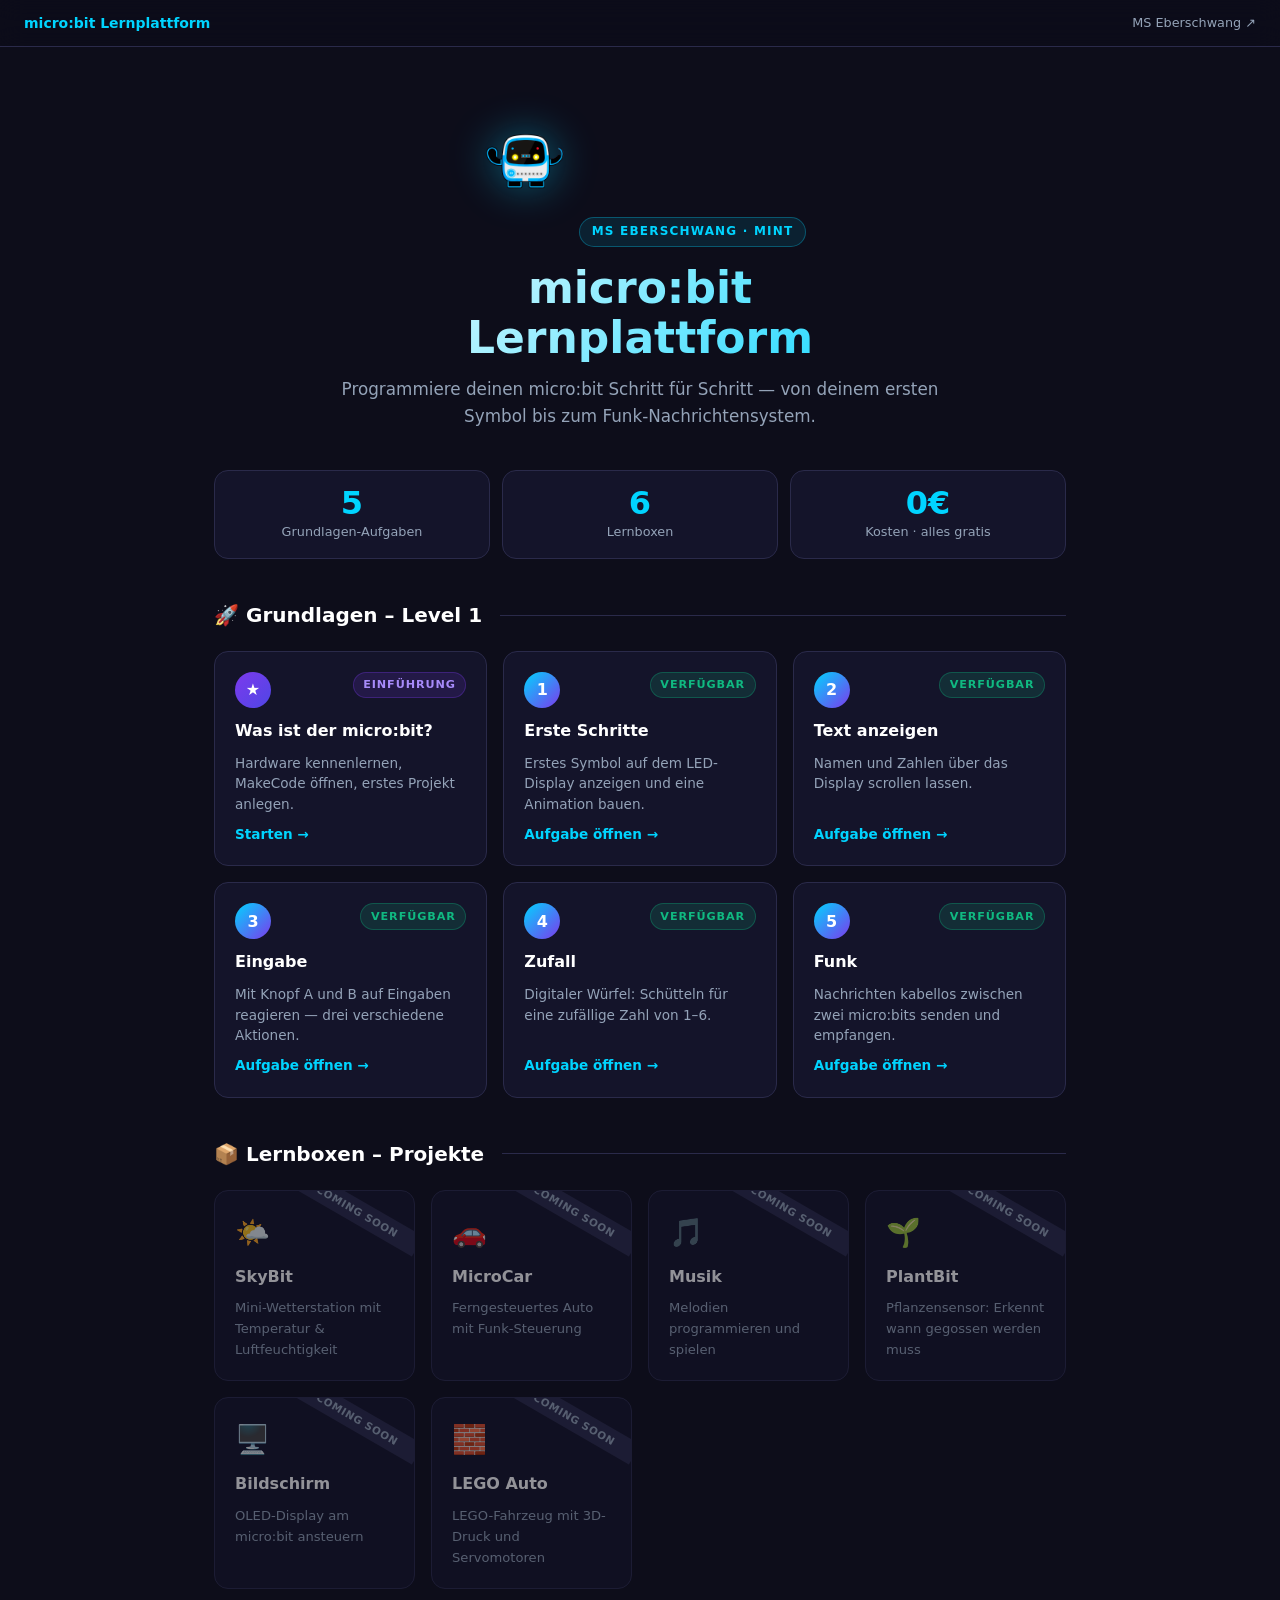
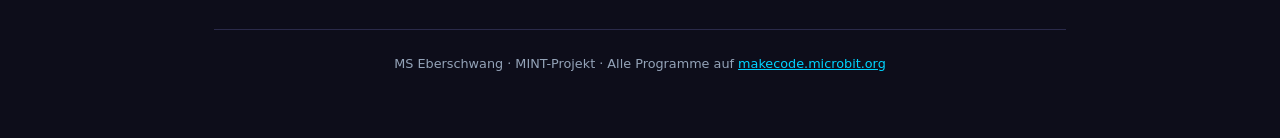
==== index.html @ 6e117cad "Vollständige Website: index, Einführung, Aufgaben 1-5 - style.css + main.js als gemeinsame Basis ext" ====
<!DOCTYPE html>
<html lang="de">
<head>
  <meta charset="UTF-8">
  <meta name="viewport" content="width=device-width, initial-scale=1.0">
  <title>micro:bit Lernplattform | MS Eberschwang</title>
  <link rel="stylesheet" href="style.css">
  <style>
    .index-main { max-width: 900px; margin: 0 auto; padding: 0 1.5rem 4rem; display: flex; flex-direction: column; gap: 2.5rem; }

    .intro-grid {
      display: grid;
      grid-template-columns: 1fr 1fr 1fr;
      gap: .75rem;
    }
    .intro-stat {
      background: var(--surface);
      border: 1px solid var(--border);
      border-radius: var(--radius);
      padding: 1rem;
      text-align: center;
    }
    .intro-stat-num { font-size: 2rem; font-weight: 800; color: var(--accent); line-height: 1; }
    .intro-stat-label { font-size: .8rem; color: var(--subtext); margin-top: .2rem; }

    .lernbox-grid {
      display: grid;
      grid-template-columns: repeat(auto-fill, minmax(200px, 1fr));
      gap: 1rem;
    }
    .lernbox-card {
      background: var(--surface);
      border: 1px solid var(--border);
      border-radius: var(--radius);
      padding: 1.25rem;
      display: flex; flex-direction: column; gap: .5rem;
      opacity: .55;
      position: relative;
      overflow: hidden;
    }
    .lernbox-card::after {
      content: 'Coming Soon';
      position: absolute;
      top: .6rem; right: -.8rem;
      background: var(--border);
      color: var(--subtext);
      font-size: .65rem; font-weight: 700;
      letter-spacing: .06em; text-transform: uppercase;
      padding: .2rem 1.5rem;
      transform: rotate(30deg);
    }
    .lernbox-icon { font-size: 1.75rem; }
    .lernbox-title { font-weight: 700; color: #fff; }
    .lernbox-desc { font-size: .82rem; color: var(--subtext); }

    @media (max-width: 600px) {
      .intro-grid { grid-template-columns: 1fr 1fr; }
      .lernbox-grid { grid-template-columns: 1fr 1fr; }
    }
  </style>
</head>
<body>

  <nav>
    <span class="current">micro:bit Lernplattform</span>
    <span style="flex:1"></span>
    <a href="https://ms-eberschwang.at" target="_blank" rel="noopener" style="font-size:.8rem">MS Eberschwang ↗</a>
  </nav>

  <!-- Hero -->
  <div class="index-hero">
    <img
      src="Arbeitsblätter/Bilder/Buttons/microbit_roboter_ohne_BG.png"
      alt="micro:bit Maskottchen"
      style="width:100px; animation: float 3s ease-in-out infinite; filter: drop-shadow(0 0 20px rgba(0,212,255,.4)); margin-bottom:1.5rem"
    >
    <div style="display:inline-block; background:rgba(0,212,255,.1); border:1px solid rgba(0,212,255,.3); color:var(--accent); font-size:.75rem; font-weight:700; letter-spacing:.1em; text-transform:uppercase; padding:.25rem .75rem; border-radius:999px; margin-bottom:1rem">MS Eberschwang · MINT</div>
    <h1>micro:bit<br>Lernplattform</h1>
    <p>Programmiere deinen micro:bit Schritt für Schritt — von deinem ersten Symbol bis zum Funk-Nachrichtensystem.</p>
  </div>

  <div class="index-main">

    <!-- Stats -->
    <div class="intro-grid">
      <div class="intro-stat">
        <div class="intro-stat-num">5</div>
        <div class="intro-stat-label">Grundlagen-Aufgaben</div>
      </div>
      <div class="intro-stat">
        <div class="intro-stat-num">6</div>
        <div class="intro-stat-label">Lernboxen</div>
      </div>
      <div class="intro-stat">
        <div class="intro-stat-num">0€</div>
        <div class="intro-stat-label">Kosten · alles gratis</div>
      </div>
    </div>

    <!-- Grundlagen -->
    <div>
      <div class="section-title">🚀 Grundlagen – Level 1</div>
      <div class="card-grid">

        <a href="einfuehrung.html" class="card">
          <div style="display:flex;justify-content:space-between;align-items:flex-start">
            <div class="card-num" style="background:linear-gradient(135deg,var(--purple),#4f46e5)">★</div>
            <span class="card-tag tag-intro">Einführung</span>
          </div>
          <div class="card-title">Was ist der micro:bit?</div>
          <div class="card-desc">Hardware kennenlernen, MakeCode öffnen, erstes Projekt anlegen.</div>
          <div class="card-arrow">Starten →</div>
        </a>

        <a href="aufgabe-1.html" class="card">
          <div style="display:flex;justify-content:space-between;align-items:flex-start">
            <div class="card-num">1</div>
            <span class="card-tag tag-available">Verfügbar</span>
          </div>
          <div class="card-title">Erste Schritte</div>
          <div class="card-desc">Erstes Symbol auf dem LED-Display anzeigen und eine Animation bauen.</div>
          <div class="card-arrow">Aufgabe öffnen →</div>
        </a>

        <a href="aufgabe-2.html" class="card">
          <div style="display:flex;justify-content:space-between;align-items:flex-start">
            <div class="card-num">2</div>
            <span class="card-tag tag-available">Verfügbar</span>
          </div>
          <div class="card-title">Text anzeigen</div>
          <div class="card-desc">Namen und Zahlen über das Display scrollen lassen.</div>
          <div class="card-arrow">Aufgabe öffnen →</div>
        </a>

        <a href="aufgabe-3.html" class="card">
          <div style="display:flex;justify-content:space-between;align-items:flex-start">
            <div class="card-num">3</div>
            <span class="card-tag tag-available">Verfügbar</span>
          </div>
          <div class="card-title">Eingabe</div>
          <div class="card-desc">Mit Knopf A und B auf Eingaben reagieren — drei verschiedene Aktionen.</div>
          <div class="card-arrow">Aufgabe öffnen →</div>
        </a>

        <a href="aufgabe-4.html" class="card">
          <div style="display:flex;justify-content:space-between;align-items:flex-start">
            <div class="card-num">4</div>
            <span class="card-tag tag-available">Verfügbar</span>
          </div>
          <div class="card-title">Zufall</div>
          <div class="card-desc">Digitaler Würfel: Schütteln für eine zufällige Zahl von 1–6.</div>
          <div class="card-arrow">Aufgabe öffnen →</div>
        </a>

        <a href="aufgabe-5.html" class="card">
          <div style="display:flex;justify-content:space-between;align-items:flex-start">
            <div class="card-num">5</div>
            <span class="card-tag tag-available">Verfügbar</span>
          </div>
          <div class="card-title">Funk</div>
          <div class="card-desc">Nachrichten kabellos zwischen zwei micro:bits senden und empfangen.</div>
          <div class="card-arrow">Aufgabe öffnen →</div>
        </a>

      </div>
    </div>

    <!-- Lernboxen -->
    <div>
      <div class="section-title">📦 Lernboxen – Projekte</div>
      <div class="lernbox-grid">

        <div class="lernbox-card">
          <div class="lernbox-icon">🌤️</div>
          <div class="lernbox-title">SkyBit</div>
          <div class="lernbox-desc">Mini-Wetterstation mit Temperatur &amp; Luftfeuchtigkeit</div>
        </div>

        <div class="lernbox-card">
          <div class="lernbox-icon">🚗</div>
          <div class="lernbox-title">MicroCar</div>
          <div class="lernbox-desc">Ferngesteuertes Auto mit Funk-Steuerung</div>
        </div>

        <div class="lernbox-card">
          <div class="lernbox-icon">🎵</div>
          <div class="lernbox-title">Musik</div>
          <div class="lernbox-desc">Melodien programmieren und spielen</div>
        </div>

        <div class="lernbox-card">
          <div class="lernbox-icon">🌱</div>
          <div class="lernbox-title">PlantBit</div>
          <div class="lernbox-desc">Pflanzensensor: Erkennt wann gegossen werden muss</div>
        </div>

        <div class="lernbox-card">
          <div class="lernbox-icon">🖥️</div>
          <div class="lernbox-title">Bildschirm</div>
          <div class="lernbox-desc">OLED-Display am micro:bit ansteuern</div>
        </div>

        <div class="lernbox-card">
          <div class="lernbox-icon">🧱</div>
          <div class="lernbox-title">LEGO Auto</div>
          <div class="lernbox-desc">LEGO-Fahrzeug mit 3D-Druck und Servomotoren</div>
        </div>

      </div>
    </div>

    <!-- Footer -->
    <div style="text-align:center; color:var(--subtext); font-size:.8rem; border-top:1px solid var(--border); padding-top:1.5rem">
      MS Eberschwang · MINT-Projekt · Alle Programme auf
      <a href="https://makecode.microbit.org" target="_blank" rel="noopener" style="color:var(--accent)">makecode.microbit.org</a>
    </div>

  </div>

  <script>
    // Float animation for hero robot (inline since no main.js updateProgress needed here)
  </script>
  <style>
    @keyframes float {
      0%, 100% { transform: translateY(0); }
      50%       { transform: translateY(-10px); }
    }
  </style>

</body>
</html>
---- style.css ----
/* ═══════════════════════════════════════════════
   micro:bit Lernplattform – Gemeinsame Styles
   ═══════════════════════════════════════════════ */

/* ── Design Tokens ── */
:root {
  --bg:        #0d0d1a;
  --surface:   #14142a;
  --surface2:  #1e1e3a;
  --border:    #2a2a4a;
  --accent:    #00d4ff;
  --accent-dim:#0099bb;
  --purple:    #7c3aed;
  --success:   #10b981;
  --warn:      #f59e0b;
  --text:      #e2e8f0;
  --subtext:   #94a3b8;
  --radius:    14px;
  --transition: 0.3s cubic-bezier(0.4, 0, 0.2, 1);
}

/* ── Reset & Base ── */
*, *::before, *::after { box-sizing: border-box; margin: 0; padding: 0; }
html { scroll-behavior: smooth; }
body {
  font-family: 'Segoe UI', system-ui, -apple-system, sans-serif;
  background: var(--bg);
  color: var(--text);
  line-height: 1.6;
  min-height: 100vh;
}

/* ── Nav ── */
nav {
  position: sticky;
  top: 0;
  z-index: 100;
  background: rgba(13, 13, 26, 0.92);
  backdrop-filter: blur(12px);
  border-bottom: 1px solid var(--border);
  padding: 0.75rem 1.5rem;
  display: flex;
  align-items: center;
  gap: 0.5rem;
  font-size: 0.875rem;
  color: var(--subtext);
}
nav a { color: var(--subtext); text-decoration: none; transition: color var(--transition); }
nav a:hover { color: var(--accent); }
nav .sep { opacity: 0.4; }
nav .current { color: var(--accent); font-weight: 600; }

/* ── Hero ── */
.hero {
  position: relative;
  overflow: hidden;
  padding: 3rem 1.5rem 2rem;
  display: flex;
  align-items: center;
  gap: 2rem;
  max-width: 900px;
  margin: 0 auto;
}
.hero::before {
  content: '';
  position: absolute;
  inset: 0;
  background:
    radial-gradient(ellipse 60% 80% at 80% 50%, rgba(0,212,255,.08) 0%, transparent 70%),
    radial-gradient(ellipse 40% 60% at 20% 80%, rgba(124,58,237,.06) 0%, transparent 60%);
  pointer-events: none;
}
.hero-robot {
  flex-shrink: 0;
  width: clamp(100px, 18vw, 160px);
  animation: float 3s ease-in-out infinite;
  filter: drop-shadow(0 0 20px rgba(0,212,255,.3));
}
@keyframes float {
  0%, 100% { transform: translateY(0); }
  50%       { transform: translateY(-10px); }
}
.hero-text { flex: 1; }
.hero-badge {
  display: inline-block;
  background: rgba(0,212,255,.1);
  border: 1px solid rgba(0,212,255,.3);
  color: var(--accent);
  font-size: 0.75rem;
  font-weight: 700;
  letter-spacing: .1em;
  text-transform: uppercase;
  padding: .25rem .75rem;
  border-radius: 999px;
  margin-bottom: .75rem;
}
h1 {
  font-size: clamp(1.75rem, 5vw, 2.75rem);
  font-weight: 800;
  line-height: 1.15;
  background: linear-gradient(135deg, #fff 0%, var(--accent) 100%);
  -webkit-background-clip: text;
  -webkit-text-fill-color: transparent;
  background-clip: text;
  margin-bottom: .5rem;
}
.hero-sub { color: var(--subtext); font-size: 1rem; max-width: 480px; }

/* ── Ziel-Banner ── */
.ziel { max-width: 900px; margin: 0 auto 2rem; padding: 0 1.5rem; }
.ziel-inner {
  background: linear-gradient(135deg, rgba(16,185,129,.12), rgba(16,185,129,.04));
  border: 1px solid rgba(16,185,129,.3);
  border-radius: var(--radius);
  padding: 1rem 1.25rem;
  display: flex;
  align-items: flex-start;
  gap: .75rem;
}
.ziel-icon { font-size: 1.4rem; flex-shrink: 0; margin-top: .1rem; }
.ziel-label {
  font-size: .7rem;
  font-weight: 700;
  letter-spacing: .1em;
  text-transform: uppercase;
  color: var(--success);
  margin-bottom: .2rem;
}
.ziel-text { font-size: .95rem; color: var(--text); }

/* ── Hinweis-Banner (z.B. "2 Micro:bits nötig") ── */
.info-banner {
  background: rgba(245,158,11,.1);
  border: 1px solid rgba(245,158,11,.35);
  border-radius: var(--radius);
  padding: 1rem 1.25rem;
  display: flex;
  align-items: flex-start;
  gap: .75rem;
  font-size: .9rem;
  color: var(--warn);
}
.info-banner strong { color: #fcd34d; }

/* ── Main content ── */
main { max-width: 900px; margin: 0 auto; padding: 0 1.5rem 4rem; display: flex; flex-direction: column; gap: 1.75rem; }

/* ── Steps ── */
.steps { display: flex; flex-direction: column; gap: 1rem; }
.step {
  background: var(--surface);
  border: 1px solid var(--border);
  border-radius: var(--radius);
  padding: 1.25rem 1.5rem;
  display: grid;
  grid-template-columns: 2.5rem 1fr;
  gap: .75rem 1rem;
  align-items: start;
}
.step-num {
  width: 2.5rem; height: 2.5rem;
  border-radius: 50%;
  background: linear-gradient(135deg, var(--accent), var(--purple));
  display: flex; align-items: center; justify-content: center;
  font-weight: 800; font-size: 1rem; color: #fff; flex-shrink: 0;
}
.step-body { padding-top: .35rem; }
.step-title { font-weight: 700; font-size: 1rem; margin-bottom: .35rem; color: #fff; }
.step-desc { color: var(--subtext); font-size: .9rem; }
.step-desc strong { color: var(--accent); font-weight: 600; }

/* ── MakeCode Section ── */
.makecode-section {
  background: var(--surface);
  border: 1px solid var(--border);
  border-radius: var(--radius);
  overflow: hidden;
}
.section-header {
  padding: 1rem 1.5rem;
  border-bottom: 1px solid var(--border);
  display: flex;
  align-items: center;
  gap: .6rem;
}
.section-header .dot { width: 10px; height: 10px; border-radius: 50%; }
.dot-red    { background: #ff5f57; }
.dot-yellow { background: #ffbd2e; }
.dot-green  { background: #28c840; }
.section-header span { margin-left: .5rem; font-size: .85rem; color: var(--subtext); }
.makecode-body { padding: 1.5rem; display: flex; flex-direction: column; gap: 1rem; }
.btn-makecode {
  display: inline-flex; align-items: center; justify-content: center; gap: .6rem;
  padding: 1rem 2rem; border-radius: var(--radius);
  background: linear-gradient(135deg, #1a73e8, #0d47a1);
  color: #fff; font-size: 1.05rem; font-weight: 700;
  text-decoration: none; border: none; min-height: 56px;
  touch-action: manipulation; transition: all var(--transition);
  box-shadow: 0 4px 20px rgba(26,115,232,.35); width: 100%;
}
.btn-makecode:hover, .btn-makecode:focus-visible {
  transform: translateY(-2px);
  box-shadow: 0 8px 32px rgba(26,115,232,.5);
}
.makecode-note { font-size: .82rem; color: var(--subtext); text-align: center; }

/* ── Tipp & Lösung ── */
.hint-section { display: flex; flex-direction: column; gap: .75rem; }
.btn {
  display: inline-flex; align-items: center; justify-content: center;
  gap: .5rem; padding: .9rem 1.75rem; border-radius: var(--radius);
  font-size: 1rem; font-weight: 700; cursor: pointer; border: none;
  transition: all var(--transition); min-height: 52px;
  touch-action: manipulation; width: 100%;
}
.btn-tipp {
  background: rgba(245,158,11,.12);
  border: 2px solid rgba(245,158,11,.4);
  color: var(--warn);
}
.btn-tipp:hover, .btn-tipp:focus-visible {
  background: rgba(245,158,11,.2); border-color: var(--warn);
  transform: translateY(-1px); box-shadow: 0 4px 20px rgba(245,158,11,.2);
}
.btn-loesung {
  background: rgba(124,58,237,.12);
  border: 2px solid rgba(124,58,237,.4);
  color: #a78bfa;
}
.btn-loesung:hover, .btn-loesung:focus-visible {
  background: rgba(124,58,237,.22); border-color: var(--purple);
  transform: translateY(-1px); box-shadow: 0 4px 20px rgba(124,58,237,.2);
}
.btn-loesung:disabled { opacity: .3; cursor: not-allowed; transform: none; box-shadow: none; }
.btn-icon { font-size: 1.1rem; transition: transform var(--transition); }
.btn[aria-expanded="true"] .btn-icon { transform: rotate(180deg); }

/* ── Collapsible Panels ── */
.panel { display: grid; grid-template-rows: 0fr; transition: grid-template-rows .35s cubic-bezier(.4,0,.2,1); }
.panel.open { grid-template-rows: 1fr; }
.panel-inner { overflow: hidden; }
.panel-content {
  background: var(--surface2); border: 1px solid var(--border);
  border-radius: var(--radius); padding: 1.25rem 1.5rem; margin-top: .5rem;
}

/* Tipp content */
.tipp-content { color: var(--subtext); font-size: .95rem; }
.tipp-content ul { padding-left: 1.2rem; display: flex; flex-direction: column; gap: .4rem; }
.tipp-content li::marker { color: var(--warn); }
.tipp-content strong { color: var(--text); }

/* Lösung content */
.loesung-content { display: flex; flex-direction: column; gap: 1rem; }
.loesung-label {
  font-size: .8rem; font-weight: 700; letter-spacing: .08em;
  text-transform: uppercase; color: #a78bfa; margin-bottom: .5rem;
}
.block-diagram { display: flex; flex-direction: column; align-items: flex-start; gap: .35rem; }
.block-diagram img { max-width: 100%; height: auto; border-radius: 8px; }
.block-indent { margin-left: 1.5rem; }
.loesung-note {
  font-size: .85rem; color: var(--subtext);
  background: rgba(0,212,255,.06);
  border: 1px solid rgba(0,212,255,.15);
  border-radius: 8px; padding: .75rem 1rem;
}
.loesung-warning {
  display: flex; align-items: flex-start; gap: .6rem;
  background: rgba(245,158,11,.08);
  border: 1px solid rgba(245,158,11,.25);
  border-radius: 8px; padding: .75rem 1rem;
  font-size: .85rem; color: var(--warn);
}

/* ── Checkliste ── */
.checklist-section {
  background: var(--surface); border: 1px solid var(--border);
  border-radius: var(--radius); padding: 1.5rem;
}
.checklist-title { font-weight: 700; font-size: 1.05rem; margin-bottom: 1rem; display: flex; align-items: center; gap: .5rem; }
.checklist { display: flex; flex-direction: column; gap: .6rem; }
.checklist-item {
  display: flex; align-items: center; gap: .9rem;
  padding: .75rem 1rem; border-radius: 10px;
  background: var(--surface2); border: 1px solid var(--border);
  cursor: pointer; transition: all var(--transition); user-select: none;
}
.checklist-item:hover { border-color: var(--success); background: rgba(16,185,129,.06); }
.checklist-item input[type="checkbox"] { display: none; }
.check-box {
  width: 24px; height: 24px; border-radius: 6px;
  border: 2px solid var(--border); flex-shrink: 0;
  display: flex; align-items: center; justify-content: center;
  transition: all var(--transition); background: transparent;
}
.checklist-item:has(input:checked) .check-box { background: var(--success); border-color: var(--success); }
.checklist-item:has(input:checked) .check-box::after { content: '✓'; color: #fff; font-size: .85rem; font-weight: 800; }
.checklist-item:has(input:checked) .check-label { color: var(--subtext); text-decoration: line-through; }
.check-label { font-size: .95rem; transition: color var(--transition); }
.progress-row { display: flex; align-items: center; gap: .75rem; margin-top: 1rem; }
.progress-bar-bg { flex: 1; height: 6px; border-radius: 999px; background: var(--border); overflow: hidden; }
.progress-bar-fill {
  height: 100%; border-radius: 999px;
  background: linear-gradient(90deg, var(--success), var(--accent));
  transition: width .4s ease; width: 0%;
}
.progress-label { font-size: .8rem; color: var(--subtext); white-space: nowrap; }

/* ── Next button ── */
.btn-next {
  background: linear-gradient(135deg, var(--accent), #0099bb);
  color: #000; border: none; font-weight: 800; font-size: 1.05rem;
  text-decoration: none; display: inline-flex; align-items: center;
  justify-content: center; gap: .5rem; padding: 1rem 2rem;
  border-radius: var(--radius); min-height: 56px;
  touch-action: manipulation; transition: all var(--transition);
  box-shadow: 0 4px 24px rgba(0,212,255,.25); width: 100%;
}
.btn-next:hover, .btn-next:focus-visible {
  transform: translateY(-2px); box-shadow: 0 8px 32px rgba(0,212,255,.4);
}
.arrow { transition: transform var(--transition); }
.btn-next:hover .arrow { transform: translateX(4px); }

/* ── Glow divider ── */
.glow-divider {
  height: 1px;
  background: linear-gradient(90deg, transparent, var(--accent), transparent);
  opacity: .2; margin: .5rem 0;
}

/* ═══════════════════════════════════════════════
   index.html – Karten-Grid
   ═══════════════════════════════════════════════ */
.index-hero {
  text-align: center;
  padding: 4rem 1.5rem 2.5rem;
  max-width: 700px;
  margin: 0 auto;
}
.index-hero h1 { margin-bottom: .75rem; }
.index-hero p { color: var(--subtext); font-size: 1.05rem; }

.section-title {
  font-size: 1.25rem; font-weight: 700;
  color: #fff; margin-bottom: 1.25rem;
  display: flex; align-items: center; gap: .6rem;
}
.section-title::after {
  content: '';
  flex: 1; height: 1px;
  background: var(--border);
  margin-left: .5rem;
}

.card-grid {
  display: grid;
  grid-template-columns: repeat(auto-fill, minmax(240px, 1fr));
  gap: 1rem;
}
.card {
  background: var(--surface);
  border: 1px solid var(--border);
  border-radius: var(--radius);
  padding: 1.25rem;
  text-decoration: none;
  color: var(--text);
  display: flex; flex-direction: column; gap: .6rem;
  transition: all var(--transition);
  position: relative;
  overflow: hidden;
}
.card::before {
  content: '';
  position: absolute;
  top: 0; left: 0; right: 0;
  height: 3px;
  background: linear-gradient(90deg, var(--accent), var(--purple));
  opacity: 0;
  transition: opacity var(--transition);
}
.card:hover { border-color: var(--accent); transform: translateY(-3px); box-shadow: 0 8px 32px rgba(0,212,255,.12); }
.card:hover::before { opacity: 1; }
.card.disabled { pointer-events: none; opacity: .5; filter: grayscale(.5); }

.card-num {
  width: 36px; height: 36px; border-radius: 50%;
  background: linear-gradient(135deg, var(--accent), var(--purple));
  display: flex; align-items: center; justify-content: center;
  font-weight: 800; font-size: 1rem; color: #fff;
}
.card-tag {
  display: inline-block;
  font-size: .7rem; font-weight: 700; letter-spacing: .08em;
  text-transform: uppercase; padding: .2rem .6rem;
  border-radius: 999px;
}
.tag-available { background: rgba(16,185,129,.15); color: var(--success); border: 1px solid rgba(16,185,129,.3); }
.tag-coming { background: rgba(148,163,184,.1); color: var(--subtext); border: 1px solid var(--border); }
.tag-intro { background: rgba(124,58,237,.15); color: #a78bfa; border: 1px solid rgba(124,58,237,.3); }

.card-title { font-weight: 700; font-size: 1rem; color: #fff; }
.card-desc { font-size: .85rem; color: var(--subtext); line-height: 1.5; }
.card-arrow { margin-top: auto; font-size: .85rem; color: var(--accent); font-weight: 600; }

/* ── Responsive ── */
@media (max-width: 600px) {
  .hero { flex-direction: column; text-align: center; padding: 2rem 1rem 1.5rem; }
  .hero-sub { margin: 0 auto; }
  .hero-robot { width: 100px; }
  main { padding: 0 1rem 3rem; }
  .ziel { padding: 0 1rem; }
  .step { grid-template-columns: 2rem 1fr; gap: .5rem .75rem; padding: 1rem; }
  .step-num { width: 2rem; height: 2rem; font-size: .85rem; }
  .makecode-body { padding: 1rem; }
  .card-grid { grid-template-columns: 1fr 1fr; }
}
@media (max-width: 400px) {
  .card-grid { grid-template-columns: 1fr; }
}

@keyframes pulse {
  0%   { transform: scale(1); }
  40%  { transform: scale(1.03); box-shadow: 0 0 0 6px rgba(124,58,237,.2); }
  100% { transform: scale(1); }
}
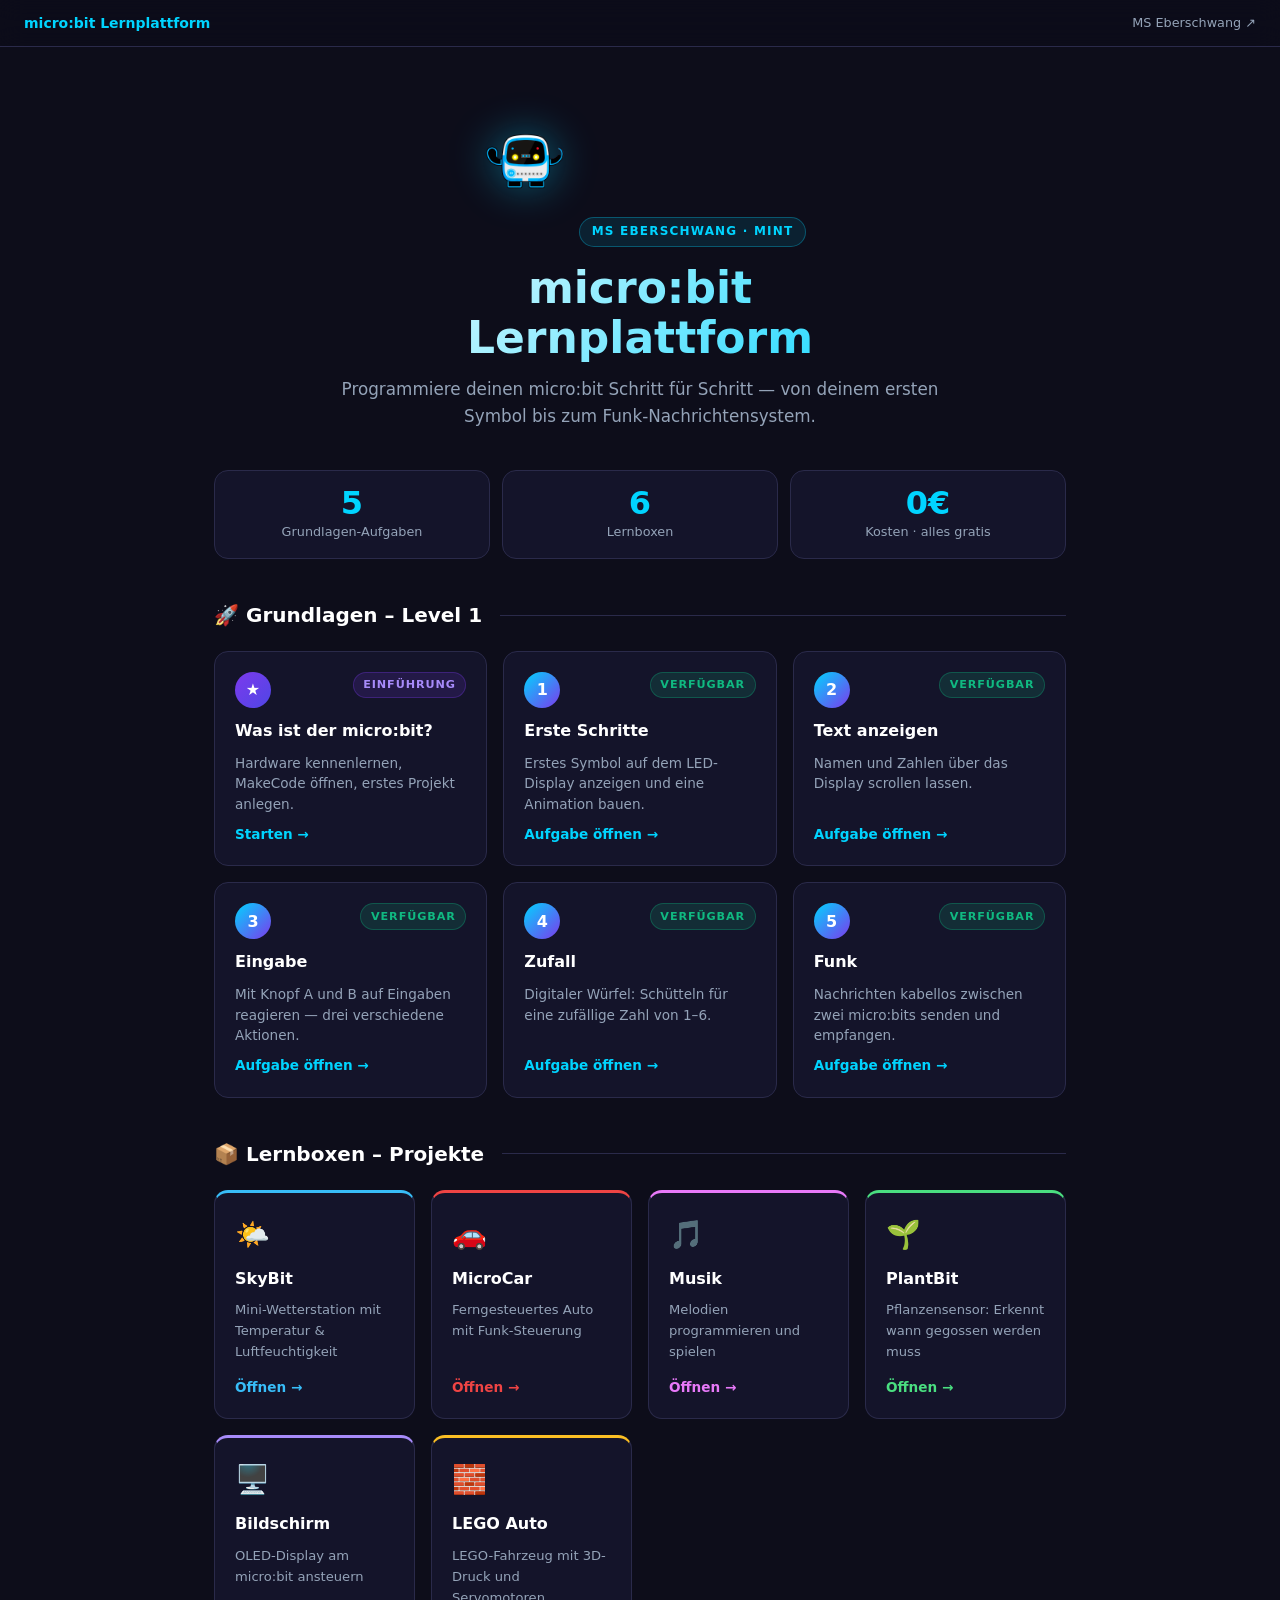
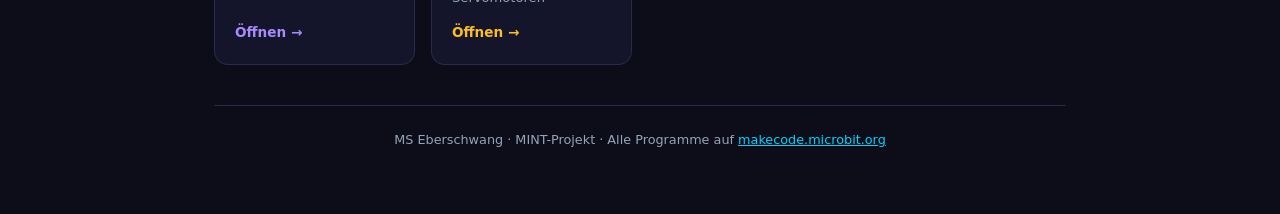
==== commit 542e4e59: "Verlinkt alle Lernboxen auf der Startseite Co-Authored-By: Claude Fable 5 <noreply@anthropic.com>" ====
--- a/index.html
+++ b/index.html
@@ -31,27 +31,21 @@
     .lernbox-card {
       background: var(--surface);
       border: 1px solid var(--border);
+      border-top: 3px solid var(--box-accent, var(--accent));
       border-radius: var(--radius);
       padding: 1.25rem;
       display: flex; flex-direction: column; gap: .5rem;
-      opacity: .55;
-      position: relative;
-      overflow: hidden;
-    }
-    .lernbox-card::after {
-      content: 'Coming Soon';
-      position: absolute;
-      top: .6rem; right: -.8rem;
-      background: var(--border);
-      color: var(--subtext);
-      font-size: .65rem; font-weight: 700;
-      letter-spacing: .06em; text-transform: uppercase;
-      padding: .2rem 1.5rem;
-      transform: rotate(30deg);
+      text-decoration: none;
+      transition: transform .15s ease, border-color .15s ease;
+    }
+    .lernbox-card:hover, .lernbox-card:active {
+      transform: translateY(-3px);
+      border-color: var(--box-accent, var(--accent));
     }
     .lernbox-icon { font-size: 1.75rem; }
     .lernbox-title { font-weight: 700; color: #fff; }
     .lernbox-desc { font-size: .82rem; color: var(--subtext); }
+    .lernbox-arrow { margin-top: auto; padding-top: .4rem; font-size: .85rem; font-weight: 700; color: var(--box-accent, var(--accent)); }
 
     @media (max-width: 600px) {
       .intro-grid { grid-template-columns: 1fr 1fr; }
@@ -170,41 +164,47 @@
       <div class="section-title">📦 Lernboxen – Projekte</div>
       <div class="lernbox-grid">
 
-        <div class="lernbox-card">
+        <a href="skybit/" class="lernbox-card" style="--box-accent:#38bdf8">
           <div class="lernbox-icon">🌤️</div>
           <div class="lernbox-title">SkyBit</div>
           <div class="lernbox-desc">Mini-Wetterstation mit Temperatur &amp; Luftfeuchtigkeit</div>
-        </div>
-
-        <div class="lernbox-card">
+          <div class="lernbox-arrow">Öffnen →</div>
+        </a>
+
+        <a href="microcar/" class="lernbox-card" style="--box-accent:#ef4444">
           <div class="lernbox-icon">🚗</div>
           <div class="lernbox-title">MicroCar</div>
           <div class="lernbox-desc">Ferngesteuertes Auto mit Funk-Steuerung</div>
-        </div>
-
-        <div class="lernbox-card">
+          <div class="lernbox-arrow">Öffnen →</div>
+        </a>
+
+        <a href="musik/" class="lernbox-card" style="--box-accent:#e879f9">
           <div class="lernbox-icon">🎵</div>
           <div class="lernbox-title">Musik</div>
           <div class="lernbox-desc">Melodien programmieren und spielen</div>
-        </div>
-
-        <div class="lernbox-card">
+          <div class="lernbox-arrow">Öffnen →</div>
+        </a>
+
+        <a href="plantbit/" class="lernbox-card" style="--box-accent:#4ade80">
           <div class="lernbox-icon">🌱</div>
           <div class="lernbox-title">PlantBit</div>
           <div class="lernbox-desc">Pflanzensensor: Erkennt wann gegossen werden muss</div>
-        </div>
-
-        <div class="lernbox-card">
+          <div class="lernbox-arrow">Öffnen →</div>
+        </a>
+
+        <a href="bildschirm/" class="lernbox-card" style="--box-accent:#a78bfa">
           <div class="lernbox-icon">🖥️</div>
           <div class="lernbox-title">Bildschirm</div>
           <div class="lernbox-desc">OLED-Display am micro:bit ansteuern</div>
-        </div>
-
-        <div class="lernbox-card">
+          <div class="lernbox-arrow">Öffnen →</div>
+        </a>
+
+        <a href="autolego/" class="lernbox-card" style="--box-accent:#fbbf24">
           <div class="lernbox-icon">🧱</div>
           <div class="lernbox-title">LEGO Auto</div>
           <div class="lernbox-desc">LEGO-Fahrzeug mit 3D-Druck und Servomotoren</div>
-        </div>
+          <div class="lernbox-arrow">Öffnen →</div>
+        </a>
 
       </div>
     </div>
